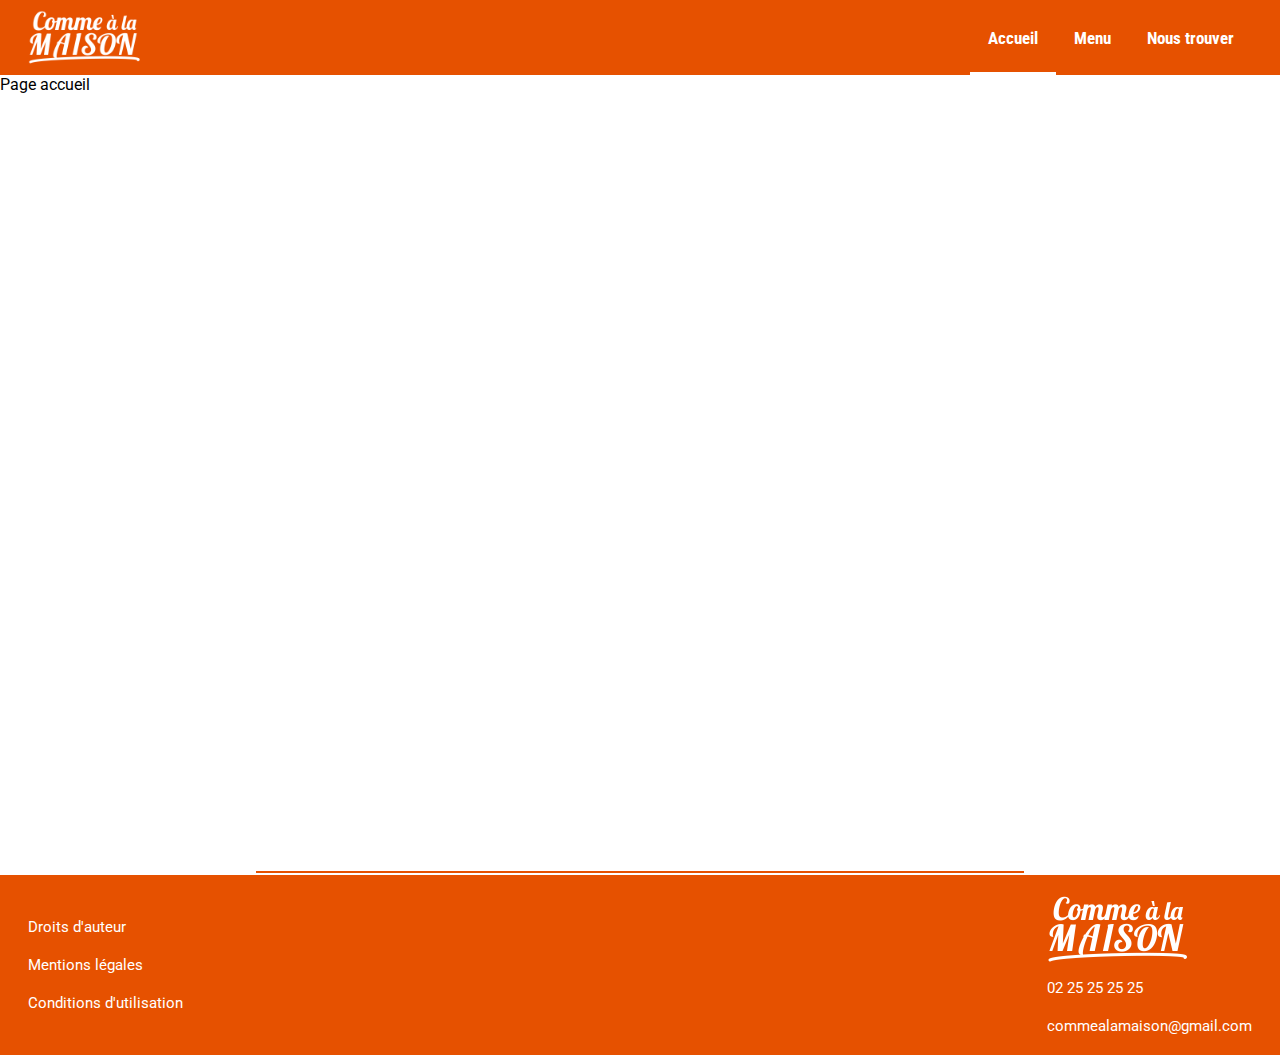
==== index.html @ 5b90b01d "Partie commande terminée" ====
<!DOCTYPE html>
<html>
	<head>
		<!-- CSS files -->
		<link rel="stylesheet" href="styles/general.css" type="text/css"/>
		<link rel="stylesheet" href="styles/accueil.css" type="text/css"/>
		<link rel="stylesheet" href="styles/menu.css" type="text/css"/>
		<link rel="stylesheet" href="styles/noustrouver.css" type="text/css"/>

		<!--<link rel="shortcut icon" href="images/.ico">-->
		<meta charset="utf-8"/>
		<title>Comme à la maison</title>
	</head>

	<body>
		<svg version="1.0" style="display: none;">
			<defs>
				<g id="IMG_TRAY">
					<path d="M58.727,281.236c0.32-5.217,0.657-10.457,1.319-15.709c1.261-12.525,3.974-25.05,6.733-37.296    c1.725-6.101,3.561-12.106,5.449-17.997c2.463-5.729,4.868-11.433,7.25-17.01c5.438-10.898,11.491-21.07,18.724-29.593    c1.737-2.19,3.427-4.328,5.095-6.46c1.912-1.894,3.805-3.747,5.676-5.588c3.863-3.509,7.221-7.273,11.107-10.091    c7.686-5.711,14.529-11.137,21.477-14.506c6.698-3.724,12.455-6.982,17.631-8.812c10.125-4.084,15.883-6.141,15.883-6.141    s-4.915,3.893-13.502,10.207c-4.449,2.917-9.114,7.488-14.721,12.147c-5.803,4.461-11.107,10.84-17.358,16.992    c-3.149,3.114-5.588,7.064-8.551,10.684c-1.452,1.83-2.928,3.712-4.427,5.6c-1.261,2.074-2.533,4.165-3.84,6.286    c-5.537,8.208-9.673,17.858-13.995,27.664c-1.748,5.1-3.566,10.283-5.391,15.534c-1.249,5.473-2.638,10.98-4.16,16.476    c-2.266,11.271-4.502,22.761-5.438,34.612c-0.68,4.287-1.022,8.633-1.383,12.979c94,0.023,166.775,0.069,268.589,0.069    c0.337-4.462,0.534-8.97,0.534-13.536c0-85.746-62.509-156.352-142.875-165.705c5.17-4.869,8.436-11.758,8.436-19.433    c-0.023-14.692-11.921-26.612-26.631-26.612c-14.715,0-26.652,11.92-26.652,26.642c0,7.668,3.265,14.558,8.464,19.426    c-80.396,9.353-142.869,79.96-142.869,165.706c0,4.543,0.168,9.027,0.5,13.467C39.736,281.236,49.327,281.236,58.727,281.236z"/>
					<rect y="291.135" width="380.721" height="33.59"/>
				</g>
				<g id="IMG_VEGETARIAN">
					<path d="M518.516,422.608h99c83-45.601,114.101-127.9,125-170.2c3.7-14.5-5.899-28.9-20.7-31c-128.699-18.5-193.5,17.4-239,89.6    c3.2,7.601,6.301,15.3,9.301,23.101c6.899,18.3,11.399,40,13.6,60.6c62.3-35.4,116.1-80.1,135.4-92.9    C627.016,317.208,588.117,364.808,518.516,422.608z"/>
					<path d="M0.417,135.908c11.1,59.7,55.3,219.2,217.5,286.7h194.3c-61.4-111.9-172.4-166.9-222-197.3c37.8,6.9,154.7,47,261.3,158.1    c8.2,8.6,24.9,26.7,25.4,26.5c-12.101-175-174.3-316.9-345.801-316.9c-34.899,0-72.199,4.5-112,14.1    C6.216,110.208-1.984,122.908,0.417,135.908z" />
					<path d="M937.816,477.608c0-13.801-11.199-25-25-25h-770.7c-13.8,0-25,11.199-25,25v3c0,201.199,163.101,364.199,364.2,364.199    h92.2c201.2,0,364.2-163.1,364.2-364.199v-3H937.816z"/>
				</g>
			</defs>
		</svg>

		<header>
			<img src="images/logo/logo.png" name="Logo de l'entreprise"/>
			<ul>
				<li class="highlight" data-link="ongletAccueil">Accueil</li>
				<li data-link="ongletMenu">Menu</li>
				<li data-link="ongletNousTrouver">Nous trouver</li>
			</ul>
		</header>
		<section>
			<!-- Bloc dédié à la page d'accueil -->
			<article class="shown" id="ongletAccueil">
				Page accueil
			</article>
			<!-- Bloc dédié à la page du menu -->
			<article id="ongletMenu">
				<!-- Popup de confirmation de la commande -->
				<div id="popup" class="hide">
					<form method="post" action="coupon.php">
						<span>
							<h3>Titre</h3>
							<p>Prix</p>
							<img src="" name="Image du plat"/>
						</span>
						<input type="text" name="plat" class="hidden" />
						<h3>Nom</h3>
						<input type="text" placeholder="Doe" name="nom"/>
						<h3>Prénom</h3>
						<input type="text" placeholder="John" name="prenom"/>
						<button>Commander</button>
					</form>
				</div>

				<nav>
					<h2>Choisissez, commandez, savourez</h2>
					<p>Vous ne savez pas par où commencer ?<br> Faites tout
					d’abord votre choix dans la liste ci-dessous !</p>
					<ul>
						<li class="highlight">
							<svg viewBox="0 0 380.721 380.721">
		   						<use xlink:href="#IMG_TRAY"></use>
		  					</svg>
							<p>Totalité</p>
						<li>
							<svg viewBox="0 0 937.816 937.815">
		   						<use xlink:href="#IMG_VEGETARIAN"></use>
		  					</svg>
							<p>Végétarien</p>
						</li>
					</ul>
				</nav>
				<ul>
					<ol class="plat">
						<li class="platPresentation">
							<button class="showRecipe topButton">
								<img src="images/icones/recette.svg"/>
							</button>
							<img src="images/plats/bolognaise.jpg" name="Image de plat"/>
							<h3>Sandwitch maison</h3>
							<p>Lorem ipsum tempor officia consectetur minim officia nulla minim dolore in labore ullamco ut consequat eu cillum reprehenderit laborum eiusmod sint occaecat sit velit est officia pariatur esse.</p>
						</li>
						<li class="platRecette hide">
							<button class="closeRecipe topButton">
								<img src="images/icones/close.svg"/>
							</button>
							<h3>
								<p>Ingrédients</p>
								<p>Sandwitch maison</p>
							</h3>
							<ol>
								<li>Pain</li>
								<li>Beurre</li>
								<li>Jambon</li>
								<li>Salade</li>
								<li>Mayonnaise</li>
								<li>Sauce burger</li>
							</ol>
						</li>
						<div class="platActions">
							<p>2.5</p>
							<button class="popsup">Commander</button>
						</div>
					</ol>
				</ul>
			</article>
			<!-- Bloc dédié à trouver l'équipe -->
			<article id="ongletNousTrouver">
				Page nous trouver
			</article>
		</section>
		<footer>
			<ul>
				<li><a href="" target="_blank">Droits d'auteur</a></li>
				<li><a href="" target="_blank">Mentions légales</a></li>
				<li><a href="" target="_blank">Conditions d'utilisation</a></li>
			</ul>
			<ul>
				<li><img src="images/logo/logo.png" name="Logo de l'entreprise"/></li>
				<li>02 25 25 25 25<li>
				<li>commealamaison@gmail.com</li>
			</ul>
		</footer>
	</body>

	<!-- JS files -->
	<script type="text/javascript" src="scripts/main.js"></script>

</html>
---- styles/general.css ----
/*********************************************************************\
	Fichier général de la page.

	Celui-ci contient tous les élements principaux structurant
	la page.


\*********************************************************************/
@import url('https://fonts.googleapis.com/css?family=Anton');
@import url('https://fonts.googleapis.com/css?family=Roboto+Condensed:400,700');
@import url('https://fonts.googleapis.com/css?family=Roboto:400,500,700');

*
{
	
	margin:0;
	padding:0;
	font-family: 'Roboto', sans-serif;
}
::selection
{
	background: #E65100;
	color: #fff;
}

header, section, footer
{
	width: 100%;
}

/* Style de l'entête de la page */
header
{
	display: flex;
	flex-flow: row nowrap;
	align-items: center;
	justify-content: space-between;
	height: 75px;
	background-color: #E65100;
}
header img
{
	height: 56px;
	margin-left: 28px;
	transition: all .2s linear 0s;
}
header ul
{
	display: flex;
	flex-flow: row nowrap; 
	list-style-type: none;
	padding-right: 28px;
	height: 100%;
}
header ul > li
{
	cursor: pointer;
	position: relative;
	display: flex;
	align-items: center;

	height: 100%;
	padding: 0 18px;
	font-size: 17px;
	font-weight: bold;
	font-family: 'Roboto Condensed', sans-serif;
	color: #fff;
	transition: all .2s linear 0s;
}
/* Animation liée à l'élement situé après cette propriété */
@keyframes unfold {
	from
	{
		transform: scaleX(0);
	}
	to
	{
		transform: scaleX(1);
	}
}
/* Represente la page où l'on est actuellement */
header ul > li.highlight::before
{
	content: '';
	position: absolute;
	bottom: 0;
	left: 0;
	width: 100%;
	height: 3px;
	transform-origin: 50% 0;
	background-color: #fff;
	animation: unfold .2s linear forwards 0s;
}
header ul > li:hover
{
	opacity: .7;
}
header ul > li.highlight:hover
{
	opacity: 1;
}

section
{
	height: auto;
	background-color: red;
}
section > article
{
	display: none;
	width: 100%;

	/* Temporaire */
	height: 800px;
	background-color: #fff;
}
/* Classe permettant l'apparition des blocs */
section > article.shown
{
	display: block;
}


/* Pied de page */
footer 
{
	position: relative;
	display: flex;
	align-items: center;
	justify-content: space-between;
	height: 180px;
	background-color: #E65100;
}
footer::before
{
	content: '';
	position: absolute;
	top: -4px;
	left: 20%;
	height: 2px;
	width: 60%;
	background-color: #E65100;
}
footer ul
{
	list-style-type: none;
}
footer ul:first-child
{
	margin-left: 28px;
}
footer ul:last-child
{
	margin-right: 28px;
}


footer ul li
{
	padding: 10px 0;
}
footer ul:last-child li
{
	padding: 5px 0;
}
footer ul li, footer a
{
	color: #fff;
	font-size: 15px;
	font-weight: normal;
	text-decoration: none;
}
footer ul li img
{
	height: 70px;
}


@media screen and (max-width: 550px) {
	header {
		flex-flow: column wrap;
		height: auto;
	}
	header img
	{
		height: 80px;
		margin: 28px 0;
	}
	header ul
	{
		justify-content: center;
		height: 80px;
		width: 100%;
		padding-right: 0;
	}
	header ul li
	{
		justify-content: center;
		width: 33.333%;
		padding: 0;
		margin-right: 0;
	}
	header ul li:active
	{
		background-color: rgba(255, 255, 255, .1);
	}
	header ul > li.highlight::before
	{
		height: 4px;
	}


	footer
	{
		flex-flow: column wrap;
		height: auto;
	}
	footer::before
	{
		display: none;
	}
	footer ul
	{
		position: relative;
		display: flex;
		flex-flow: row nowrap;
		width: 100%;
	}
	footer ul:first-child
	{
		margin-left: 0;
	}
	footer ul:last-child
	{
		margin-right: 0;
	}
	footer ul li
	{
		display: flex;
		justify-content: center;
		align-items: center;
		padding: 0 10px;
		text-align: center;
		flex-grow: 1;
		height: 80px;
	}
	footer ul:first-child
	{
		border-bottom: 2px dotted #fff;
		margin-bottom: 40px;
	}
	footer ul:first-child li
	{
		width: 33.3333%;
	}
	footer ul:first-child li:active
	{
		background-color: rgba(255, 255, 255, .1);
	}
	footer ul:last-child
	{
		flex-flow: column wrap;
	}
	footer ul:last-child li
	{
		font-size: 25px;
		height: 90px;
	}
	footer ul:last-child li:nth-child(2)
	{
		height: 30px;
		margin-top: 20px;
	}
	footer ul:last-child li:nth-child(3)
	{
		display: none;
	}
	footer ul:last-child li:nth-child(4)
	{
		font-size: 16px;
		height: 30px;
		margin-bottom: 50px;
	}
	footer ul li img
	{
		height: 90px;
	}
}
---- styles/menu.css ----
/*********************************************************************\

	Fichier propre à la partie Menu.

\*********************************************************************/
#ongletMenu
{
	position: relative;
	height: auto;
}
#ongletMenu nav
{
	position: relative;
	display: flex;
	flex-flow: column wrap;
	justify-content: center;
	align-items: center;
	width: 100%;
	background-color: #fff;
	box-shadow: 0 3px 5px rgba(0, 0, 0, .2);
}
#ongletMenu nav h2
{
	color: #fff;
	font-size: 40px;
	margin-top: 75px;
	color: #E65100;
	text-align: center;
	font-family: 'Anton', sans-serif;
	font-weight: normal;
	text-transform: uppercase;
	z-index: 100;
}
#ongletMenu nav > p
{
	color: #fff;
	font-size: 16px;
	max-width: 40%;
	margin-top: 15px;
	text-align: center;
	font-weight: normal;
	color: #E65100;
	z-index: 100;
}
#ongletMenu nav ul
{
	position: relative;
	display: flex;
	flex-flow: row nowrap;
	height: auto;
	margin-top: 75px;
	margin-bottom: 75px;
	padding: 0 10px;
	background: transparent;
	z-index: 100;
}
#ongletMenu nav li
{
	-webkit-user-select: none;
	-moz-user-select: none;
	-ms-user-select: none;
	position: relative;
	cursor: pointer;
	display: flex;
	justify-content: center;
	flex-flow: column nowrap;
	align-items: center;
	height: 80px;
	width: 130px;
	color: #E65100;
	font-family: 'Anton', sans-serif;
	font-weight: bold;
	font-size: 14px;
	transition: background-color .15s linear 0s;
}
#ongletMenu nav li svg
{
	fill: #E65100;
	height: 25px;
	margin-bottom: 10px;
}

#ongletMenu nav li.highlight
{
	color: #fff;
}
#ongletMenu nav li.highlight::before
{
	content: '';
	position: absolute;
	top: 9px;
	left: 30px;
	width: 70px;
	height: 70px;
	transform: scale(1.25);
	background-color: #E65100;
	opacity: .9;
	border-radius: 50%;
	z-index: -1;
}
#ongletMenu nav li.highlight svg
{
	fill: #fff;
	z-index: 500;
}
#ongletMenu nav li:hover
{
	opacity: .9;
}
#ongletMenu nav li.highlight:hover
{
	opacity: 1;
}

#ongletMenu nav li:active
{
	opacity: 1;
}

@media screen and (max-width: 550px) {
	
	#ongletMenu nav
	{
		box-shadow: none;
	}
	#ongletMenu nav h2
	{
		font-size: 50px;
		margin-top: 30px;
		padding: 0 15px;
	}
	#ongletMenu nav > p
	{
		max-width: 92%;
		margin-top: 25px;
	}
}



/* Liste des plats */
#ongletMenu > ul
{
	position: relative;
	display: flex;
	flex-flow: row wrap;
	justify-content: space-around;
	list-style-type: none;
	width: 1120px; /* Modifié lors du responsive */
	margin: 60px auto;
}


.plat
{
	position: relative;
	width: 320px;
	height: 410px;
	border-radius: 5px;
	overflow: hidden;
	margin-bottom: 50px;
	margin-right: 50px;
	list-style-type: none;
	box-shadow: 0 2px 7px rgba(0, 0, 0, .2);
}
.plat:nth-child(3n)
{
	margin-right: 0;
}

.plat > li
{
	position: absolute;
	top: 0;
	left: 0;
	width: 100%;
	height: 100%;
	background-color: #fff;
	z-index: 500;
}

/* Image de 340*200 */
.plat > li > img
{
	display: block;
	width: 100%;
	height: 200px;
	overflow: hidden;
}
.plat h3
{
	padding: 17px 0;
	padding-left: 20px;
	padding-bottom: 15px;
	color: #000;
	font-weight: normal;
	font-size: 23px;
}
.plat > li > p
{
	font-size: 14px;
	padding: 0 28px;
	width: auto;
	opacity: .8;
}
.plat .platActions
{
	position: absolute;
	bottom: 0;
	left: 0;
	display: flex;
	align-items: center;
	justify-content: space-between;
	width: 100%;
	height: 48px;
	background-color: #fff;
	z-index: 500;
}
.platActions p
{
	display: flex;
	height: 100%;
	align-items: center;
	margin-left: 20px;
	font-size: 15px;
	color: #E65100;
	font-weight: bold;
	margin-right: 5px;
}
.platActions p::after
{
	content: '€';
	margin-left: 3px;
}
.platActions button
{
	position: relative;
	color: #fff;
	border: none;
	outline: none;
	font-size: 15px;
	font-weight: bold;
	padding: 10px 9px;
	margin-right: 8px;
	background: transparent;
	text-transform: uppercase;
	color: #E65100;
}

.platActions button::before,
.platActions button::after
{
	content: '';
	position: absolute;
	top: 0;
	left: 0;
	width: 100%;
	height: 100%;
	border-radius: 9px;
	opacity: .1;
	background-color: #E65100;
	transform-origin: 50% 0;
	transform: scaleX(0);
	transition: all .1s linear 0s;
}
.platActions button::after
{
	transition: all .25s linear 0s;
}
.platActions button:hover::before,
.platActions button:hover::after
{
	transform: scaleX(1);
	border-radius: 4px;
}
.platActions button:active::before,
.platActions button:active::after
{
	opacity: .15;
}

/* Boutons d'action permettant de naviguer entre les élements de la carte */
.topButton
{
	position: absolute;
	top: 0;
	right: 0;
	display: flex;
	justify-content: center;
	align-items: center;
	width: 58px;
	height: 65px;
	background: transparent;
	border: none;
	outline: none;
	z-index: 1;
}
.showRecipe::before,
.showRecipe::after
{
	content: '';
	position: absolute;
	top: 0;
	right: 0;
	width: 0;
	height: 0;
	border-style: solid;
	border-color: transparent #E65100 transparent transparent;
	opacity: .4;
	z-index: 1;
}
.showRecipe::before
{
	border-width: 0 100px 100px 0;
	opacity: .7;
}
.showRecipe::after
{
	border-width: 0 110px 110px 0;
}
.topButton img
{
	height: 22px;
	z-index: 20;
}
.topButton:active img
{
	transform: scale(.93);
}


/* Partie cachée affichant la recette du plat */
.platRecette
{
	z-index: 3000;
}
@keyframes show {
	from
	{
		transform: scale(0);
	}
	to
	{
		transform: scale(1);
	}
}
.platRecette.hide
{
	display: none;
	animation: show .2s linear forwards;
}

.platRecette h3
{
	display: flex;
	flex-flow: column wrap;
	align-items: flex-start;
	justify-content: center;
	height: 60px;
	width: 100%;
	padding-left: 20px;
	color: #fff;
	border-bottom: 2px solid rgba(244, 81, 30, .4);
	font-size: 20px;
	font-weight: normal;
	background-color: #E65100;
}
.platRecette h3 p
{
	opacity: .82;
}
.platRecette p:first-child
{
	font-size: 22px;
	margin-bottom: 3px;
	font-weight: normal;
	opacity: 1;
}
.platRecette > ol
{
	display: flex;
	flex-flow: column wrap;
	width: 100%;
	flex-grow: 1;
	height: auto;
	list-style-type: none;
}
.platRecette > ol li
{
	position: relative;
	color: #000;
	font-size: 15px;
	padding: 10px 0;
	padding-left: 30px;
}
.platRecette > ol li:nth-child(even)
{
	background-color: rgba(244, 81, 30, .1);
}

@media screen and (max-width: 415px) {
	#ongletMenu > ul {
		width: 100%;
		margin-top: 5px;
		justify-content: center;
	}
	.plat
	{
		margin-right: 0;
		margin-bottom: 0;
		margin-top: 10px;
		width: 100%;
		height: 390px;
		border-radius: 0;
		box-shadow: none;
		padding-top: 25px;
		border-bottom: 1px solid rgba(0, 0, 0, .2);
	}
	.plat:first-child
	{
		display: none;
	}
	.showRecipe::before,
	.showRecipe::after
	{
		display: none;
	}
	.showRecipe::before
	{
		display: block;
		border: none;
	}
}

/*******************************************************************\

	Popup de confirmation de commande 

\*******************************************************************/
@keyframes fallDown
{
	from
	{
		transform: translateY(-100%);
	}
	to
	{
		transform: translateY(0);
	}
}
#popup.hide
{
	display: none;
}
#popup 
{
	position: fixed;
	top: 0;
	left: 0;
	display: flex;
	justify-content: center;
	width: 100%;
	height: 100%;
	z-index: 5000;
	animation: fallDown .35s ease-out forwards;
}

#popup form
{
	display: flex;
	flex-flow: column wrap;
	margin-top: 20px;
	background-color: #fff;
	width: 380px;
	height: 450px;
	border-radius: 4px;
	overflow: hidden;
	box-shadow: 0 5px 25px rgba(0, 0, 0, .5);
}
#popup form > span
{
	position: relative;
	display: flex;
	flex-flow: column nowrap;
	align-items: center;
	justify-content: center;
	height: 180px;
	width: 100%;
	/* Empêche l'image de dépasser 
		les images n'étant pas nécessairement taillées
	*/
	overflow: hidden;
}
#popup form > span::before
{
	content: '';
	position: absolute;
	top: 0;
	left: 0;
	width: 100%;
	height: 100%;
	background-color: #E65100;
	opacity: .46;
	z-index: 30;
}
#popup form > span h3
{
	font-size: 32px;
	color: #fff;
	font-family: 'Anton', sans-serif;
	font-weight: normal;
	text-shadow: 0 2px 5px rgba(0, 0, 0, .3);
	z-index: 200;
}
#popup form > span p
{
	color: #fff;
	font-size: 19px;
	font-family: 'Anton', sans-serif;
	margin-top: 20px;
	z-index: 200;
}
#popup form > span p::after
{
	content: '€';
	margin-left: 5px;
}
#popup form > span img
{
	position: absolute;
	top: -20px;
	left: 0;
	width: 100%;
	z-index: 20;
}
#popup form > h3
{
	color: #E65100;
	margin-left: 20px;
	padding-top: 20px;
	padding-bottom: 10px;
	font-size: 15px;
}
#popup form > input
{
	width: 80%;
	padding: 4px 5px;
	outline: none;
	margin: 15px auto 5px;
	border: none;
	font-size: 15px;
	color: #000;
	border-bottom: 2px solid #E65100;
}
#popup form > input:focus
{
	color: #E65100;
}
#popup button
{
	display: flex;
	height: auto;
	width: auto;
	padding: 10px;
	margin: 19px 0;
	margin-right: 20px;
	color: #fff;
	border-radius: 4px;
	outline: none;
	border: none;
	align-self: flex-end;
	font-size: 15px;
	text-transform: uppercase;
	background-color: #E65100;
}
#popup button:active
{
	transform: scale(.96);
	box-shadow: 0 2px 8px rgba(0, 0, 0, .2);
}

/* Cache les champs selectionnés en JS */
#popup .hidden
{
	display: none;
}
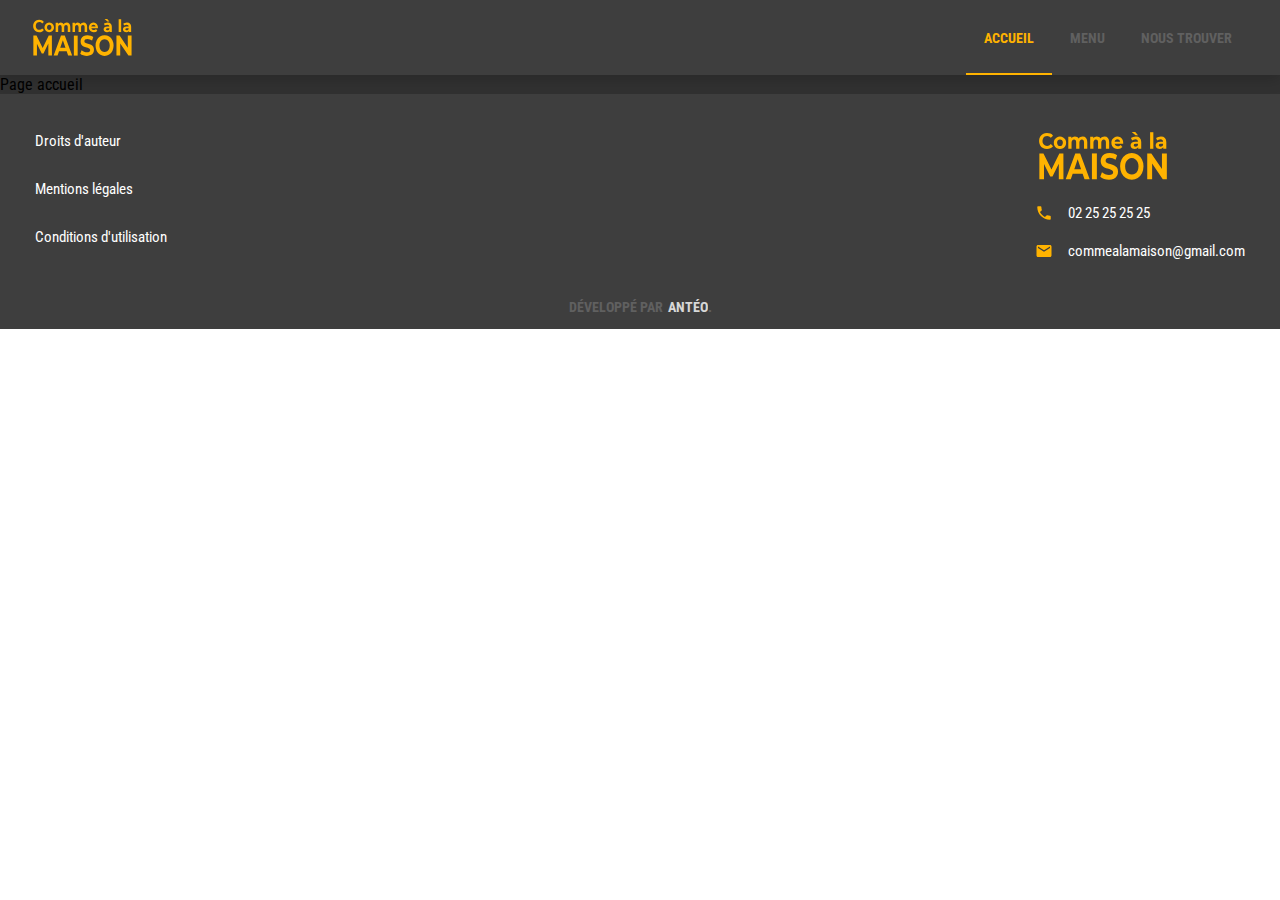
==== commit dcadc215: "Dark Theme" ====
--- a/index.html
+++ b/index.html
@@ -2,12 +2,13 @@
 <html>
 	<head>
 		<!-- CSS files -->
+		<link rel="stylesheet" href="styles/commun.css" type="text/css"/>
 		<link rel="stylesheet" href="styles/general.css" type="text/css"/>
 		<link rel="stylesheet" href="styles/accueil.css" type="text/css"/>
 		<link rel="stylesheet" href="styles/menu.css" type="text/css"/>
 		<link rel="stylesheet" href="styles/noustrouver.css" type="text/css"/>
 
-		<!--<link rel="shortcut icon" href="images/.ico">-->
+		<link rel="shortcut icon" href="images/logo/favicon.png">
 		<meta charset="utf-8"/>
 		<title>Comme à la maison</title>
 	</head>
@@ -24,11 +25,19 @@
 					<path d="M0.417,135.908c11.1,59.7,55.3,219.2,217.5,286.7h194.3c-61.4-111.9-172.4-166.9-222-197.3c37.8,6.9,154.7,47,261.3,158.1    c8.2,8.6,24.9,26.7,25.4,26.5c-12.101-175-174.3-316.9-345.801-316.9c-34.899,0-72.199,4.5-112,14.1    C6.216,110.208-1.984,122.908,0.417,135.908z" />
 					<path d="M937.816,477.608c0-13.801-11.199-25-25-25h-770.7c-13.8,0-25,11.199-25,25v3c0,201.199,163.101,364.199,364.2,364.199    h92.2c201.2,0,364.2-163.1,364.2-364.199v-3H937.816z"/>
 				</g>
+				<g id="IMG_MAIL">
+					<path d="M20 4H4c-1.1 0-1.99.9-1.99 2L2 18c0 1.1.9 2 2 2h16c1.1 0 2-.9 2-2V6c0-1.1-.9-2-2-2zm0 4l-8 5-8-5V6l8 5 8-5v2z"/>
+					<path d="M0 0h24v24H0z" fill="none"/>
+				</g>
+				<g id="IMG_PHONE">
+					<path d="M0 0h24v24H0z" fill="none"/>
+					<path d="M6.62 10.79c1.44 2.83 3.76 5.14 6.59 6.59l2.2-2.2c.27-.27.67-.36 1.02-.24 1.12.37 2.33.57 3.57.57.55 0 1 .45 1 1V20c0 .55-.45 1-1 1-9.39 0-17-7.61-17-17 0-.55.45-1 1-1h3.5c.55 0 1 .45 1 1 0 1.25.2 2.45.57 3.57.11.35.03.74-.25 1.02l-2.2 2.2z"/>
+				</g>
 			</defs>
 		</svg>
 
 		<header>
-			<img src="images/logo/logo.png" name="Logo de l'entreprise"/>
+			<img src="images/logo/logo.svg" name="Logo de l'entreprise"/>
 			<ul>
 				<li class="highlight" data-link="ongletAccueil">Accueil</li>
 				<li data-link="ongletMenu">Menu</li>
@@ -44,7 +53,7 @@
 			<article id="ongletMenu">
 				<!-- Popup de confirmation de la commande -->
 				<div id="popup" class="hide">
-					<form method="post" action="coupon.php">
+					<form method="post" action="coupon.html">
 						<span>
 							<h3>Titre</h3>
 							<p>Prix</p>
@@ -52,17 +61,14 @@
 						</span>
 						<input type="text" name="plat" class="hidden" />
 						<h3>Nom</h3>
-						<input type="text" placeholder="Doe" name="nom"/>
+						<input  autocomplete="off" type="text" placeholder="Durand" name="nom"/>
 						<h3>Prénom</h3>
-						<input type="text" placeholder="John" name="prenom"/>
+						<input autocomplete="off" type="text" placeholder="Jean" name="prenom"/>
 						<button>Commander</button>
 					</form>
 				</div>
 
 				<nav>
-					<h2>Choisissez, commandez, savourez</h2>
-					<p>Vous ne savez pas par où commencer ?<br> Faites tout
-					d’abord votre choix dans la liste ci-dessous !</p>
 					<ul>
 						<li class="highlight">
 							<svg viewBox="0 0 380.721 380.721">
@@ -80,21 +86,20 @@
 				<ul>
 					<ol class="plat">
 						<li class="platPresentation">
-							<button class="showRecipe topButton">
-								<img src="images/icones/recette.svg"/>
-							</button>
-							<img src="images/plats/bolognaise.jpg" name="Image de plat"/>
-							<h3>Sandwitch maison</h3>
-							<p>Lorem ipsum tempor officia consectetur minim officia nulla minim dolore in labore ullamco ut consequat eu cillum reprehenderit laborum eiusmod sint occaecat sit velit est officia pariatur esse.</p>
+							<div class="header">
+								<button class="showRecipe topButton">
+									<img src="images/icones/recette.svg"/>
+								</button>
+								<img src="images/plats/sandwitch.jpg" name="Image de plat"/>
+								<h3>Sandwitch maison</h3>
+							</div>
+							<p>Lorem ipsum tempor officia consectetur minim officia nulla minim dolore in labore ullamco ut consequat eu cillum.</p>
 						</li>
 						<li class="platRecette hide">
 							<button class="closeRecipe topButton">
 								<img src="images/icones/close.svg"/>
 							</button>
-							<h3>
-								<p>Ingrédients</p>
-								<p>Sandwitch maison</p>
-							</h3>
+							<h3>Composition</h3>
 							<ol>
 								<li>Pain</li>
 								<li>Beurre</li>
@@ -117,20 +122,32 @@
 			</article>
 		</section>
 		<footer>
-			<ul>
-				<li><a href="" target="_blank">Droits d'auteur</a></li>
-				<li><a href="" target="_blank">Mentions légales</a></li>
-				<li><a href="" target="_blank">Conditions d'utilisation</a></li>
-			</ul>
-			<ul>
-				<li><img src="images/logo/logo.png" name="Logo de l'entreprise"/></li>
-				<li>02 25 25 25 25<li>
-				<li>commealamaison@gmail.com</li>
-			</ul>
+			<ol>
+				<ul>
+					<li><a href="" target="_blank">Droits d'auteur</a></li>
+					<li><a href="" target="_blank">Mentions légales</a></li>
+					<li><a href="" target="_blank">Conditions d'utilisation</a></li>
+				</ul>
+				<ul>
+					<li><img src="images/logo/logo.svg" name="Logo de l'entreprise"/></li>
+					<li>
+						<svg viewBox="0 0 24 24">
+		   					<use xlink:href="#IMG_PHONE"></use>
+		  				</svg>
+		  				02 25 25 25 25<li>
+					<li>
+						<svg viewBox="0 0 24 24">
+		   					<use xlink:href="#IMG_MAIL"></use>
+		  				</svg>
+		  				commealamaison@gmail.com
+		  			</li>
+				</ul>
+			</ol>
+			<p>Développé par <a target="_blank" href="anteo.html">Antéo</a>.</p>
 		</footer>
 	</body>
 
 	<!-- JS files -->
 	<script type="text/javascript" src="scripts/main.js"></script>
 
-</html>
+</html>--- a/styles/commun.css
+++ b/styles/commun.css
@@ -0,0 +1,21 @@
+/*********************************************************************\
+
+	Fichier CSS apparaissant sur toutes les pages
+
+\*********************************************************************/
+@import url('https://fonts.googleapis.com/css?family=Anton');
+@import url('https://fonts.googleapis.com/css?family=Roboto+Condensed:300,400,700');
+@import url('https://fonts.googleapis.com/css?family=Roboto:400,500,700');
+
+*
+{
+	
+	margin: 0;
+	padding: 0;
+	font-family: 'Roboto Condensed', sans-serif;
+}
+::selection
+{
+	background: #ffb300;
+	color: #fff;
+}--- a/styles/general.css
+++ b/styles/general.css
@@ -4,25 +4,12 @@
 	Celui-ci contient tous les élements principaux structurant
 	la page.
 
-
 \*********************************************************************/
-@import url('https://fonts.googleapis.com/css?family=Anton');
-@import url('https://fonts.googleapis.com/css?family=Roboto+Condensed:400,700');
-@import url('https://fonts.googleapis.com/css?family=Roboto:400,500,700');
-
-*
-{
-	
-	margin:0;
-	padding:0;
-	font-family: 'Roboto', sans-serif;
-}
-::selection
-{
-	background: #E65100;
-	color: #fff;
-}
-
+body
+{
+	/* Fond blanc demandé par le client */
+	background-color: #fff;
+}
 header, section, footer
 {
 	width: 100%;
@@ -31,17 +18,20 @@
 /* Style de l'entête de la page */
 header
 {
+	position: relative;
 	display: flex;
 	flex-flow: row nowrap;
 	align-items: center;
 	justify-content: space-between;
 	height: 75px;
-	background-color: #E65100;
+	background-color: #3e3e3e;
+	box-shadow: 0 3px 15px rgba(0, 0, 0, .2);
+	z-index: 50;
 }
 header img
 {
-	height: 56px;
-	margin-left: 28px;
+	height: 58px;
+	margin-left: 30px;
 	transition: all .2s linear 0s;
 }
 header ul
@@ -49,7 +39,7 @@
 	display: flex;
 	flex-flow: row nowrap; 
 	list-style-type: none;
-	padding-right: 28px;
+	padding-right: 30px;
 	height: 100%;
 }
 header ul > li
@@ -61,11 +51,15 @@
 
 	height: 100%;
 	padding: 0 18px;
-	font-size: 17px;
+	font-size: 14px;
 	font-weight: bold;
-	font-family: 'Roboto Condensed', sans-serif;
-	color: #fff;
+	text-transform: uppercase;
+	color: #606060;
 	transition: all .2s linear 0s;
+}
+header ul > li p
+{
+	z-index: 500;
 }
 /* Animation liée à l'élement situé après cette propriété */
 @keyframes unfold {
@@ -79,6 +73,10 @@
 	}
 }
 /* Represente la page où l'on est actuellement */
+header ul > li.highlight
+{
+	color: #ffb300;
+}
 header ul > li.highlight::before
 {
 	content: '';
@@ -86,9 +84,10 @@
 	bottom: 0;
 	left: 0;
 	width: 100%;
-	height: 3px;
+	height: 2px;
 	transform-origin: 50% 0;
-	background-color: #fff;
+	background-color: #ffb300;
+	z-index: 20;
 	animation: unfold .2s linear forwards 0s;
 }
 header ul > li:hover
@@ -103,21 +102,23 @@
 section
 {
 	height: auto;
-	background-color: red;
 }
 section > article
 {
 	display: none;
-	width: 100%;
-
-	/* Temporaire */
-	height: 800px;
-	background-color: #fff;
+	flex-flow: column wrap;
+	flex-grow: 1;
+	width: auto;
+	/*
+	border-left: 2px solid #E65100;
+	border-right: 2px solid #E65100;
+	*/
+	background-color: #313131;
 }
 /* Classe permettant l'apparition des blocs */
 section > article.shown
 {
-	display: block;
+	display: flex;
 }
 
 
@@ -125,39 +126,41 @@
 footer 
 {
 	position: relative;
+	background-color: #3e3e3e;
+}
+footer ol
+{
 	display: flex;
 	align-items: center;
 	justify-content: space-between;
-	height: 180px;
-	background-color: #E65100;
-}
-footer::before
-{
-	content: '';
-	position: absolute;
-	top: -4px;
-	left: 20%;
-	height: 2px;
-	width: 60%;
-	background-color: #E65100;
-}
+	height: 190px;
+}
+footer ol,
 footer ul
 {
 	list-style-type: none;
 }
 footer ul:first-child
 {
-	margin-left: 28px;
+	margin-left: 35px;
 }
 footer ul:last-child
 {
-	margin-right: 28px;
+	margin-right: 35px;
 }
 
 
 footer ul li
 {
-	padding: 10px 0;
+	display: flex;
+	padding: 15px 0;
+}
+
+footer ul li svg
+{
+	fill: #FFB300;
+	height: 18px;
+	margin-right: 15px;
 }
 footer ul:last-child li
 {
@@ -169,11 +172,44 @@
 	font-size: 15px;
 	font-weight: normal;
 	text-decoration: none;
+	transition: color .15s linear 0s;
+}
+footer a:hover
+{
+	color: #FFB300;
 }
 footer ul li img
 {
-	height: 70px;
-}
+	height: 75px;
+}
+footer p
+{
+	display: flex;
+	justify-content: center;
+	align-items: center;
+	width: 100%;
+	height: 45px;
+	font-weight: bold;
+	text-transform: uppercase;
+	font-size: 14px;
+	color: #606060;
+}
+footer p a
+{
+	text-decoration: none;
+	margin-left: 5px;
+	font-weight: bold;
+	font-size: 14px;
+	color: #fff;
+	opacity: .8;
+	transition: color .15s linear 0s;
+}
+footer p a:hover
+{
+	opacity: 1;
+	color: #FFB300;
+}
+
 
 
 @media screen and (max-width: 550px) {
@@ -210,7 +246,7 @@
 	}
 
 
-	footer
+	footer ol
 	{
 		flex-flow: column wrap;
 		height: auto;
--- a/styles/menu.css
+++ b/styles/menu.css
@@ -16,31 +16,6 @@
 	justify-content: center;
 	align-items: center;
 	width: 100%;
-	background-color: #fff;
-	box-shadow: 0 3px 5px rgba(0, 0, 0, .2);
-}
-#ongletMenu nav h2
-{
-	color: #fff;
-	font-size: 40px;
-	margin-top: 75px;
-	color: #E65100;
-	text-align: center;
-	font-family: 'Anton', sans-serif;
-	font-weight: normal;
-	text-transform: uppercase;
-	z-index: 100;
-}
-#ongletMenu nav > p
-{
-	color: #fff;
-	font-size: 16px;
-	max-width: 40%;
-	margin-top: 15px;
-	text-align: center;
-	font-weight: normal;
-	color: #E65100;
-	z-index: 100;
 }
 #ongletMenu nav ul
 {
@@ -48,8 +23,8 @@
 	display: flex;
 	flex-flow: row nowrap;
 	height: auto;
-	margin-top: 75px;
-	margin-bottom: 75px;
+	margin-top: 50px;
+	margin-bottom: 55px;
 	padding: 0 10px;
 	background: transparent;
 	z-index: 100;
@@ -66,16 +41,15 @@
 	flex-flow: column nowrap;
 	align-items: center;
 	height: 80px;
-	width: 130px;
-	color: #E65100;
-	font-family: 'Anton', sans-serif;
-	font-weight: bold;
-	font-size: 14px;
-	transition: background-color .15s linear 0s;
+	width: 120px;
+	color: #656565;
+	font-weight: normal;
+	font-size: 13px;
+	text-transform: uppercase;
 }
 #ongletMenu nav li svg
 {
-	fill: #E65100;
+	fill: #656565;
 	height: 25px;
 	margin-bottom: 10px;
 }
@@ -83,20 +57,6 @@
 #ongletMenu nav li.highlight
 {
 	color: #fff;
-}
-#ongletMenu nav li.highlight::before
-{
-	content: '';
-	position: absolute;
-	top: 9px;
-	left: 30px;
-	width: 70px;
-	height: 70px;
-	transform: scale(1.25);
-	background-color: #E65100;
-	opacity: .9;
-	border-radius: 50%;
-	z-index: -1;
 }
 #ongletMenu nav li.highlight svg
 {
@@ -147,7 +107,8 @@
 	justify-content: space-around;
 	list-style-type: none;
 	width: 1120px; /* Modifié lors du responsive */
-	margin: 60px auto;
+	margin: 0 auto;
+	margin-bottom: 60px;
 }
 
 
@@ -155,8 +116,7 @@
 {
 	position: relative;
 	width: 320px;
-	height: 410px;
-	border-radius: 5px;
+	height: 345px;
 	overflow: hidden;
 	margin-bottom: 50px;
 	margin-right: 50px;
@@ -175,34 +135,76 @@
 	left: 0;
 	width: 100%;
 	height: 100%;
-	background-color: #fff;
+	background-color: #3e3e3e;
 	z-index: 500;
 }
 
 /* Image de 340*200 */
-.plat > li > img
-{
+.plat .header
+{
+	position: relative;
+	display: flex;
+	align-items: flex-end;
+	width: 100%;
+	height: 200px;
+}
+
+.plat .header::before
+{
+	content: '';
+	position: absolute;
+	top: 0;
+	left: 0;
+	width: 100%;
+	height: 100%;
+	background-color: #3e3e3e;
+	opacity: .7;
+	z-index: 8600;
+}
+.plat > li .header > img
+{
+	position: absolute;
+	top: 0;
+	left: 0;
 	display: block;
 	width: 100%;
-	height: 200px;
+	height: 100%;
 	overflow: hidden;
 }
-.plat h3
-{
-	padding: 17px 0;
-	padding-left: 20px;
-	padding-bottom: 15px;
-	color: #000;
-	font-weight: normal;
+.plat .header h3
+{
+	position: relative;
+	margin-bottom: 19px;
+	margin-left: 24px;
+	color: #fff;
+	font-weight: normal;
+	text-transform: uppercase;
 	font-size: 23px;
-}
+	z-index: 8800;
+}
+.plat h3::before
+{
+	content: '';
+	position: absolute;
+	bottom: -4px;
+	left: 0;
+	height: 2px;
+	width: 40%;
+	background-color: #FFB300;
+	z-index: 8850;
+}
+
 .plat > li > p
 {
-	font-size: 14px;
+	display: block;
+	font-size: 15px;
 	padding: 0 28px;
+	margin-top: 23px;
 	width: auto;
+	color: #fff;
 	opacity: .8;
 }
+
 .plat .platActions
 {
 	position: absolute;
@@ -213,7 +215,7 @@
 	justify-content: space-between;
 	width: 100%;
 	height: 48px;
-	background-color: #fff;
+	background-color: #3e3e3e;
 	z-index: 500;
 }
 .platActions p
@@ -223,8 +225,8 @@
 	align-items: center;
 	margin-left: 20px;
 	font-size: 15px;
-	color: #E65100;
-	font-weight: bold;
+	color: #fff;
+	font-weight: normal;
 	margin-right: 5px;
 }
 .platActions p::after
@@ -239,44 +241,21 @@
 	border: none;
 	outline: none;
 	font-size: 15px;
-	font-weight: bold;
+	font-weight: normal;
 	padding: 10px 9px;
 	margin-right: 8px;
 	background: transparent;
 	text-transform: uppercase;
-	color: #E65100;
-}
-
-.platActions button::before,
-.platActions button::after
-{
-	content: '';
-	position: absolute;
-	top: 0;
-	left: 0;
-	width: 100%;
-	height: 100%;
-	border-radius: 9px;
-	opacity: .1;
-	background-color: #E65100;
-	transform-origin: 50% 0;
-	transform: scaleX(0);
-	transition: all .1s linear 0s;
-}
-.platActions button::after
-{
-	transition: all .25s linear 0s;
-}
-.platActions button:hover::before,
-.platActions button:hover::after
-{
-	transform: scaleX(1);
-	border-radius: 4px;
-}
-.platActions button:active::before,
-.platActions button:active::after
-{
-	opacity: .15;
+	color: #fff;
+	transition: color .15s linear 0s;
+}
+.plat button:hover
+{
+	color: #FFB300;
+}
+.platActions button:active
+{
+	opacity: .7;
 }
 
 /* Boutons d'action permettant de naviguer entre les élements de la carte */
@@ -288,40 +267,22 @@
 	display: flex;
 	justify-content: center;
 	align-items: center;
-	width: 58px;
-	height: 65px;
+	width: 70px;
+	height: 70px;
 	background: transparent;
 	border: none;
 	outline: none;
-	z-index: 1;
-}
-.showRecipe::before,
-.showRecipe::after
-{
-	content: '';
-	position: absolute;
-	top: 0;
-	right: 0;
-	width: 0;
-	height: 0;
-	border-style: solid;
-	border-color: transparent #E65100 transparent transparent;
+	z-index: 1000000;
+}
+.topButton img
+{
 	opacity: .4;
-	z-index: 1;
-}
-.showRecipe::before
-{
-	border-width: 0 100px 100px 0;
-	opacity: .7;
-}
-.showRecipe::after
-{
-	border-width: 0 110px 110px 0;
-}
-.topButton img
-{
-	height: 22px;
+	height: 20px;
 	z-index: 20;
+}
+.topButton:hover img
+{
+	opacity: 1;
 }
 .topButton:active img
 {
@@ -352,18 +313,21 @@
 
 .platRecette h3
 {
-	display: flex;
-	flex-flow: column wrap;
-	align-items: flex-start;
-	justify-content: center;
-	height: 60px;
-	width: 100%;
-	padding-left: 20px;
-	color: #fff;
-	border-bottom: 2px solid rgba(244, 81, 30, .4);
-	font-size: 20px;
-	font-weight: normal;
-	background-color: #E65100;
+	position: relative;
+	display: inline-block;
+	margin-top: 32px;
+	margin-bottom: 20px;
+	margin-left: 25px;
+	padding-bottom: 4px;
+	width: auto;
+	color: #fff;
+	font-size: 16px;
+	text-transform: uppercase;
+	font-weight: normal;
+}
+.platRecette h3::before
+{
+	width: 60%;
 }
 .platRecette h3 p
 {
@@ -381,21 +345,26 @@
 	display: flex;
 	flex-flow: column wrap;
 	width: 100%;
-	flex-grow: 1;
-	height: auto;
+	height: 215px;
 	list-style-type: none;
 }
 .platRecette > ol li
 {
 	position: relative;
-	color: #000;
-	font-size: 15px;
+	color: #fff;
+	font-size: 13px;
+	text-transform: uppercase;
+	opacity: .95;
 	padding: 10px 0;
-	padding-left: 30px;
-}
-.platRecette > ol li:nth-child(even)
-{
-	background-color: rgba(244, 81, 30, .1);
+	padding-left: 35px;
+}
+.closeRecipe
+{
+	height: 78px;
+}
+.closeRecipe img
+{
+	height: 15px;
 }
 
 @media screen and (max-width: 415px) {
@@ -467,24 +436,47 @@
 
 #popup form
 {
+	position: relative;
 	display: flex;
 	flex-flow: column wrap;
-	margin-top: 20px;
-	background-color: #fff;
-	width: 380px;
-	height: 450px;
-	border-radius: 4px;
-	overflow: hidden;
+	margin-top: 16px;
+	background-color: #3e3e3e;
+	width: 370px;
+	height: 380px;
 	box-shadow: 0 5px 25px rgba(0, 0, 0, .5);
 }
+
+#popup form::before,
+#popup form::after
+{
+	content: '';
+	position: absolute;
+	top: 0;
+	left: 0;
+	width: 100%;
+	height: 100%;
+	background-color: #3e3e3e;
+	box-shadow: 0 5px 25px rgba(0, 0, 0, .5);
+	z-index: -2;
+}
+#popup form::before
+{
+	top: -12px;
+	transform: scale(.97);
+	z-index: -1;
+}
+#popup form::after
+{
+	top: -20px;
+	transform: scale(.95);
+}
+
 #popup form > span
 {
 	position: relative;
 	display: flex;
 	flex-flow: column nowrap;
-	align-items: center;
-	justify-content: center;
-	height: 180px;
+	height: 150px;
 	width: 100%;
 	/* Empêche l'image de dépasser 
 		les images n'étant pas nécessairement taillées
@@ -499,25 +491,41 @@
 	left: 0;
 	width: 100%;
 	height: 100%;
-	background-color: #E65100;
-	opacity: .46;
+	background-color: #3e3e3e;
+	opacity: .7;
 	z-index: 30;
 }
 #popup form > span h3
 {
-	font-size: 32px;
-	color: #fff;
-	font-family: 'Anton', sans-serif;
-	font-weight: normal;
-	text-shadow: 0 2px 5px rgba(0, 0, 0, .3);
+	position: relative;
+	font-size: 26px;
+	color: #fff;
+	margin-top: 25px;
+	margin-left: 24px;
+	text-transform: uppercase;
+	font-weight: normal;
 	z-index: 200;
 }
+#popup form > span h3::before
+{
+	content: '';
+	position: absolute;
+	bottom: -4px;
+	left: 0;
+	height: 2px;
+	width: 40%;
+	background-color: #FFB300;
+	z-index: 8850;
+}
+
 #popup form > span p
 {
 	color: #fff;
-	font-size: 19px;
-	font-family: 'Anton', sans-serif;
-	margin-top: 20px;
+	margin-left: 26px;
+	font-size: 16px;
+	font-weight: normal;
+	opacity: .6;
+	margin-top: 25px;
 	z-index: 200;
 }
 #popup form > span p::after
@@ -535,26 +543,32 @@
 }
 #popup form > h3
 {
-	color: #E65100;
-	margin-left: 20px;
+	position: relative;
+	margin-left: 25px;
 	padding-top: 20px;
-	padding-bottom: 10px;
-	font-size: 15px;
-}
+	padding-bottom: 3px;
+	font-size: 14px;
+	color: #606060;
+	text-transform: uppercase;
+	font-weight: medium;
+}
+
 #popup form > input
 {
-	width: 80%;
-	padding: 4px 5px;
+	width: 86%;
+	padding: 4px 10px;
 	outline: none;
 	margin: 15px auto 5px;
 	border: none;
-	font-size: 15px;
-	color: #000;
-	border-bottom: 2px solid #E65100;
-}
-#popup form > input:focus
-{
-	color: #E65100;
+	font-size: 14px;
+	font-weight: medium;
+	color: #FFB300;
+	text-transform: uppercase;
+	background: transparent;
+}
+#popup form > input::placeholder
+{
+	color: #FFB300;
 }
 #popup button
 {
@@ -562,7 +576,7 @@
 	height: auto;
 	width: auto;
 	padding: 10px;
-	margin: 19px 0;
+	margin: 10px 0;
 	margin-right: 20px;
 	color: #fff;
 	border-radius: 4px;
@@ -570,13 +584,12 @@
 	border: none;
 	align-self: flex-end;
 	font-size: 15px;
-	text-transform: uppercase;
-	background-color: #E65100;
+	background: transparent;
+	text-transform: uppercase;
 }
 #popup button:active
 {
-	transform: scale(.96);
-	box-shadow: 0 2px 8px rgba(0, 0, 0, .2);
+	color: #FFB300;
 }
 
 /* Cache les champs selectionnés en JS */
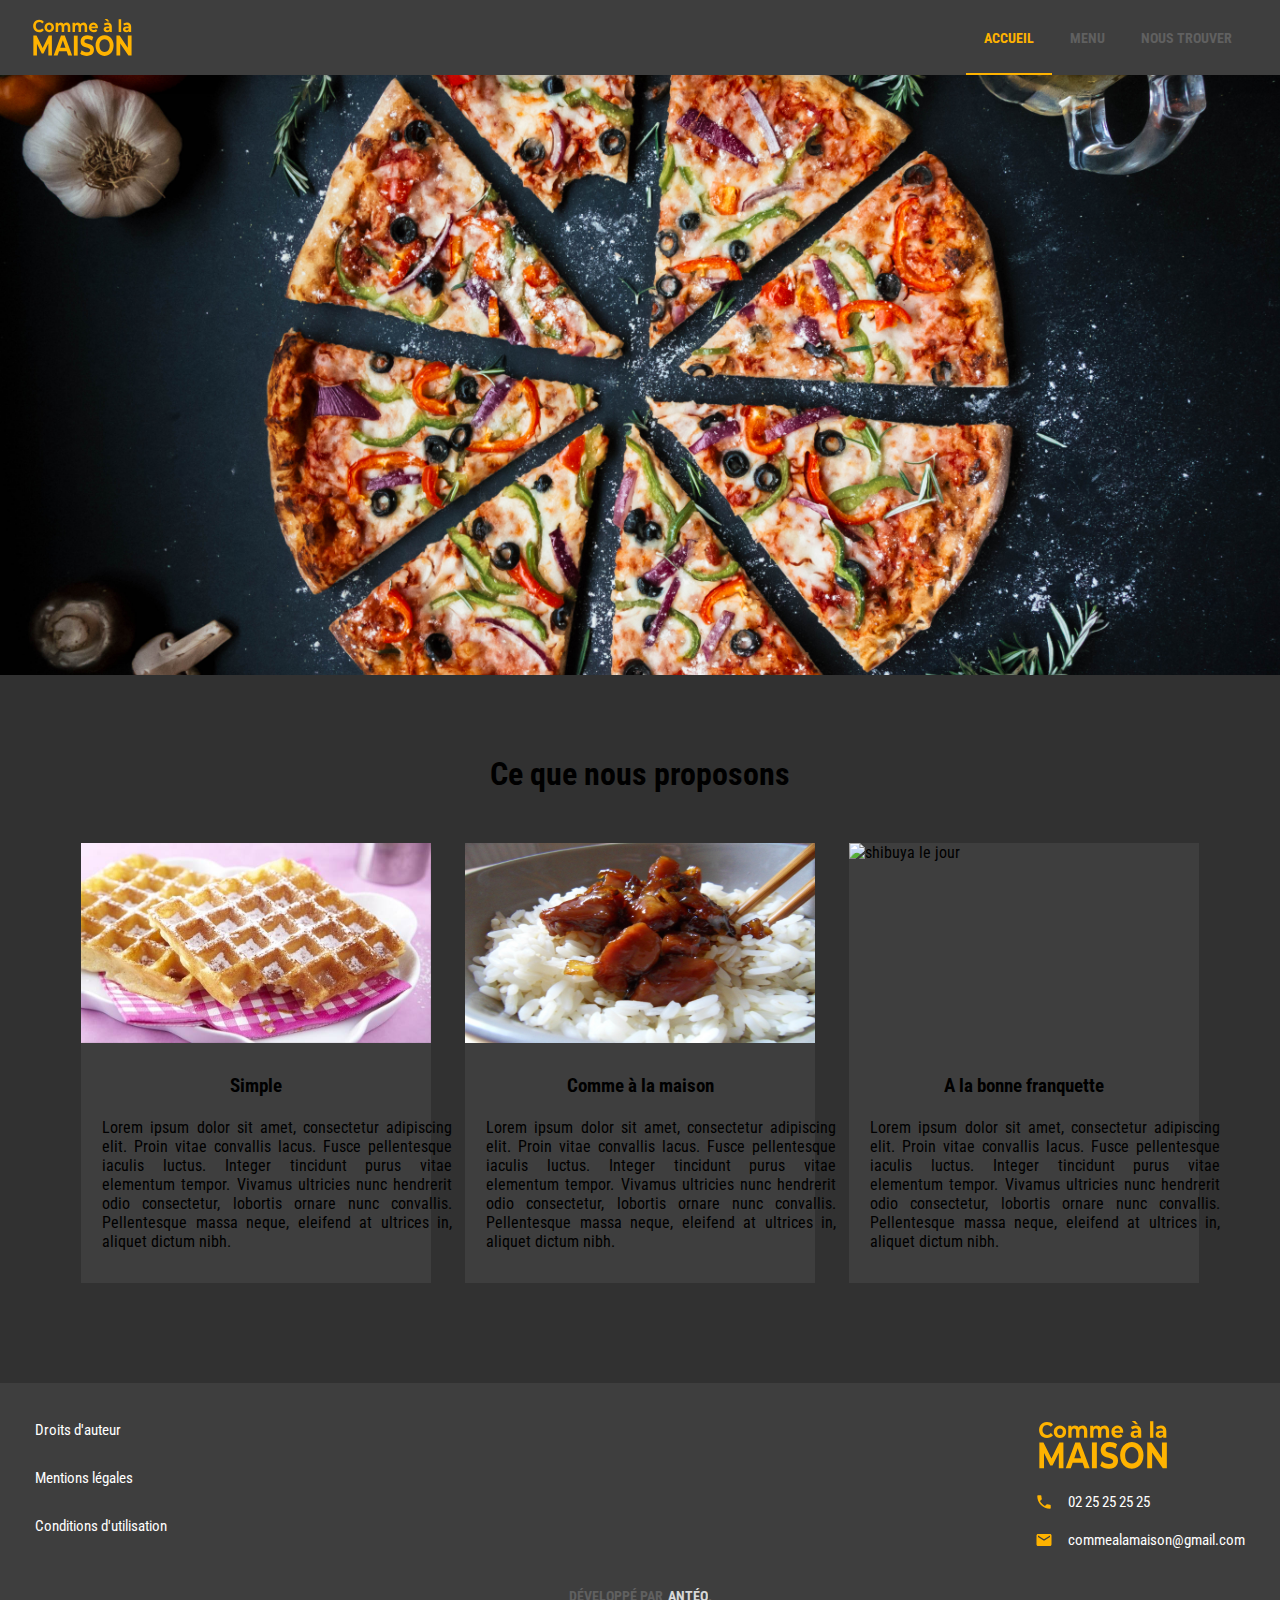
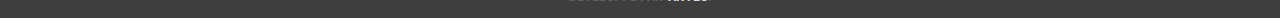
==== commit 9acb5459: "Ajout accueil" ====
--- a/index.html
+++ b/index.html
@@ -9,6 +9,11 @@
 		<link rel="stylesheet" href="styles/noustrouver.css" type="text/css"/>
 
 		<link rel="shortcut icon" href="images/logo/favicon.png">
+
+
+		<script src="https://code.jquery.com/jquery-3.2.1.min.js" integrity="sha256-hwg4gsxgFZhOsEEamdOYGBf13FyQuiTwlAQgxVSNgt4=" crossorigin="anonymous"></script>
+		<script type="text/javascript" src="slick/slick.min.js"></script>
+
 		<meta charset="utf-8"/>
 		<title>Comme à la maison</title>
 	</head>
@@ -47,7 +52,49 @@
 		<section>
 			<!-- Bloc dédié à la page d'accueil -->
 			<article class="shown" id="ongletAccueil">
-				Page accueil
+				<div class="caroussel">
+			        <span><img src="images/accueil/caroussel1.jpg"/></span>
+			        <span><img src="images/accueil/caroussel2.jpg"/></span>
+			        <span><img src="images/accueil/caroussel3.jpg"/></span>
+			    </div>
+			    <script type="text/javascript">
+			        $('.caroussel').slick({
+			            slidesToShow: 1,
+			            slidesToScroll: 1,
+			            autoplay: true,
+			            autoplaySpeed: 2000,
+			            infinite: true,
+			            speed: 500,
+			            fade: true,
+			            prevArrow: false,
+						nextArrow: false,
+			            cssEase: 'linear'
+			        });
+			    </script>
+
+			    <article>
+			        <h1>Ce que nous proposons</h1>
+			        <ul>
+			            <li>
+			                <img src="images/accueil/gaufres.jpg" alt="gaufres" />
+			                <h3> Simple </h3>
+			                <p>Lorem ipsum dolor sit amet, consectetur adipiscing elit. Proin vitae convallis lacus. Fusce pellentesque iaculis luctus. Integer tincidunt purus vitae elementum tempor. Vivamus ultricies nunc hendrerit odio consectetur, lobortis ornare nunc convallis. Pellentesque massa neque, eleifend at ultrices in, aliquet dictum nibh. </p>
+			            </li>
+
+			            <li>
+			                <img src="images/accueil/porc_c.jpg" alt="porc au caramel" />
+			                <h3> Comme à la maison </h3>
+			                <p>Lorem ipsum dolor sit amet, consectetur adipiscing elit. Proin vitae convallis lacus. Fusce pellentesque iaculis luctus. Integer tincidunt purus vitae elementum tempor. Vivamus ultricies nunc hendrerit odio consectetur, lobortis ornare nunc convallis. Pellentesque massa neque, eleifend at ultrices in, aliquet dictum nibh. </p>
+			            </li>
+
+			            <li>
+			                <img src="D:\Cours\Web\webworld\images\shibuya_day.jpg" alt="shibuya le jour" />
+
+			                <h3> A la bonne franquette </h3>
+			                <p>Lorem ipsum dolor sit amet, consectetur adipiscing elit. Proin vitae convallis lacus. Fusce pellentesque iaculis luctus. Integer tincidunt purus vitae elementum tempor. Vivamus ultricies nunc hendrerit odio consectetur, lobortis ornare nunc convallis. Pellentesque massa neque, eleifend at ultrices in, aliquet dictum nibh. </p>
+			            </li>
+			        </ul>
+			    </article>
 			</article>
 			<!-- Bloc dédié à la page du menu -->
 			<article id="ongletMenu">
@@ -69,13 +116,13 @@
 				</div>
 
 				<nav>
-					<ul>
-						<li class="highlight">
+					<ul class="regime">
+						<li data-search="all" class="highlight">
 							<svg viewBox="0 0 380.721 380.721">
 		   						<use xlink:href="#IMG_TRAY"></use>
 		  					</svg>
 							<p>Totalité</p>
-						<li>
+						<li data-search="vegetarien">
 							<svg viewBox="0 0 937.816 937.815">
 		   						<use xlink:href="#IMG_VEGETARIAN"></use>
 		  					</svg>
@@ -114,6 +161,36 @@
 							<button class="popsup">Commander</button>
 						</div>
 					</ol>
+
+					<ol class="plat vegetarien">
+						<li class="platPresentation">
+							<div class="header">
+								<button class="showRecipe topButton">
+									<img src="images/icones/recette.svg"/>
+								</button>
+								<img src="images/plats/bolognaise.jpg" name="Image de plat"/>
+								<h3>Bolognaises vegans</h3>
+							</div>
+							<p>Lorem ipsum tempor officia consectetur minim officia nulla minim dolore in labore ullamco ut consequat eu cillum.</p>
+						</li>
+						<li class="platRecette hide">
+							<button class="closeRecipe topButton">
+								<img src="images/icones/close.svg"/>
+							</button>
+							<h3>Composition</h3>
+							<ol>
+								<li>Salade</li>
+								<li>Racine</li>
+								<li>Radis</li>
+								<li>Herbe</li>
+							</ol>
+						</li>
+						<div class="platActions">
+							<p>2.5</p>
+							<button class="popsup">Commander</button>
+						</div>
+					</ol>
+
 				</ul>
 			</article>
 			<!-- Bloc dédié à trouver l'équipe -->
--- a/styles/accueil.css
+++ b/styles/accueil.css
@@ -0,0 +1,99 @@
+/*********************************************************************\
+	
+	Fichier propre à la partie Accueil.
+
+\*********************************************************************/
+/* Caroussel */
+.caroussel{
+	position: relative;
+	display: block;
+    width: 100%;
+    height: 600px;
+    outline: none;
+    overflow: hidden;
+}
+.caroussel span
+{
+	float: left;
+	position: relative;
+	display: flex;
+	justify-content: center;
+	align-items: center;
+	width: 100%;
+	height: 100%;
+	overflow: hidden;
+}
+.caroussel span:focus
+{
+	outline: none;
+}
+.caroussel span img
+{
+	width: 100%;
+}
+
+/* Corps de page */
+#ongletAccueil article
+{
+    width: 100%;
+    display: block;
+    margin-top: 80px; 
+}
+
+#ongletAccueil h1
+{
+    text-align: center;
+    font-size: xx-large;
+    padding-bottom: 50px;
+}
+
+/* le conteneur des 3 cartes */
+#ongletAccueil ul
+{ 
+    display: flex;
+    flex-flow: row wrap;
+    justify-content: space-around;
+    width: 90%;
+    list-style-type: none;
+    margin: 0 auto 50px;
+}
+
+/* les cartes */
+#ongletAccueil li
+{ 
+    position: relative;
+    width: 350px;
+    height: auto;
+	background-color: #3e3e3e;
+    margin-bottom: 50px;
+}
+
+/* les images de la partie centrale */
+#ongletAccueil li img 
+{
+    display: block;
+    width: 100%;
+    height: 200px; 
+}
+
+/* les titres des images */
+#ongletAccueil h3 
+{ 
+    display: block;
+    text-align: center;
+    padding-top: 31.95px;
+    padding-bottom: 21.30px;
+    padding-left: 21.30px;
+    padding-right: 21.30px;
+}
+
+ /* les "légendes" des images de la partie centrale */
+#ongletAccueil h3+p
+{
+    width: 100%;
+    height: auto ;
+    text-align: justify;
+    padding-bottom: 31.95px;
+    padding-left: 21.30px;
+    padding-right: 21.30px;
+}--- a/styles/menu.css
+++ b/styles/menu.css
@@ -513,7 +513,7 @@
 	bottom: -4px;
 	left: 0;
 	height: 2px;
-	width: 40%;
+	width: 30%;
 	background-color: #FFB300;
 	z-index: 8850;
 }
@@ -562,13 +562,13 @@
 	border: none;
 	font-size: 14px;
 	font-weight: medium;
-	color: #FFB300;
+	color: #fff;
 	text-transform: uppercase;
 	background: transparent;
 }
 #popup form > input::placeholder
 {
-	color: #FFB300;
+	color: #fff;
 }
 #popup button
 {
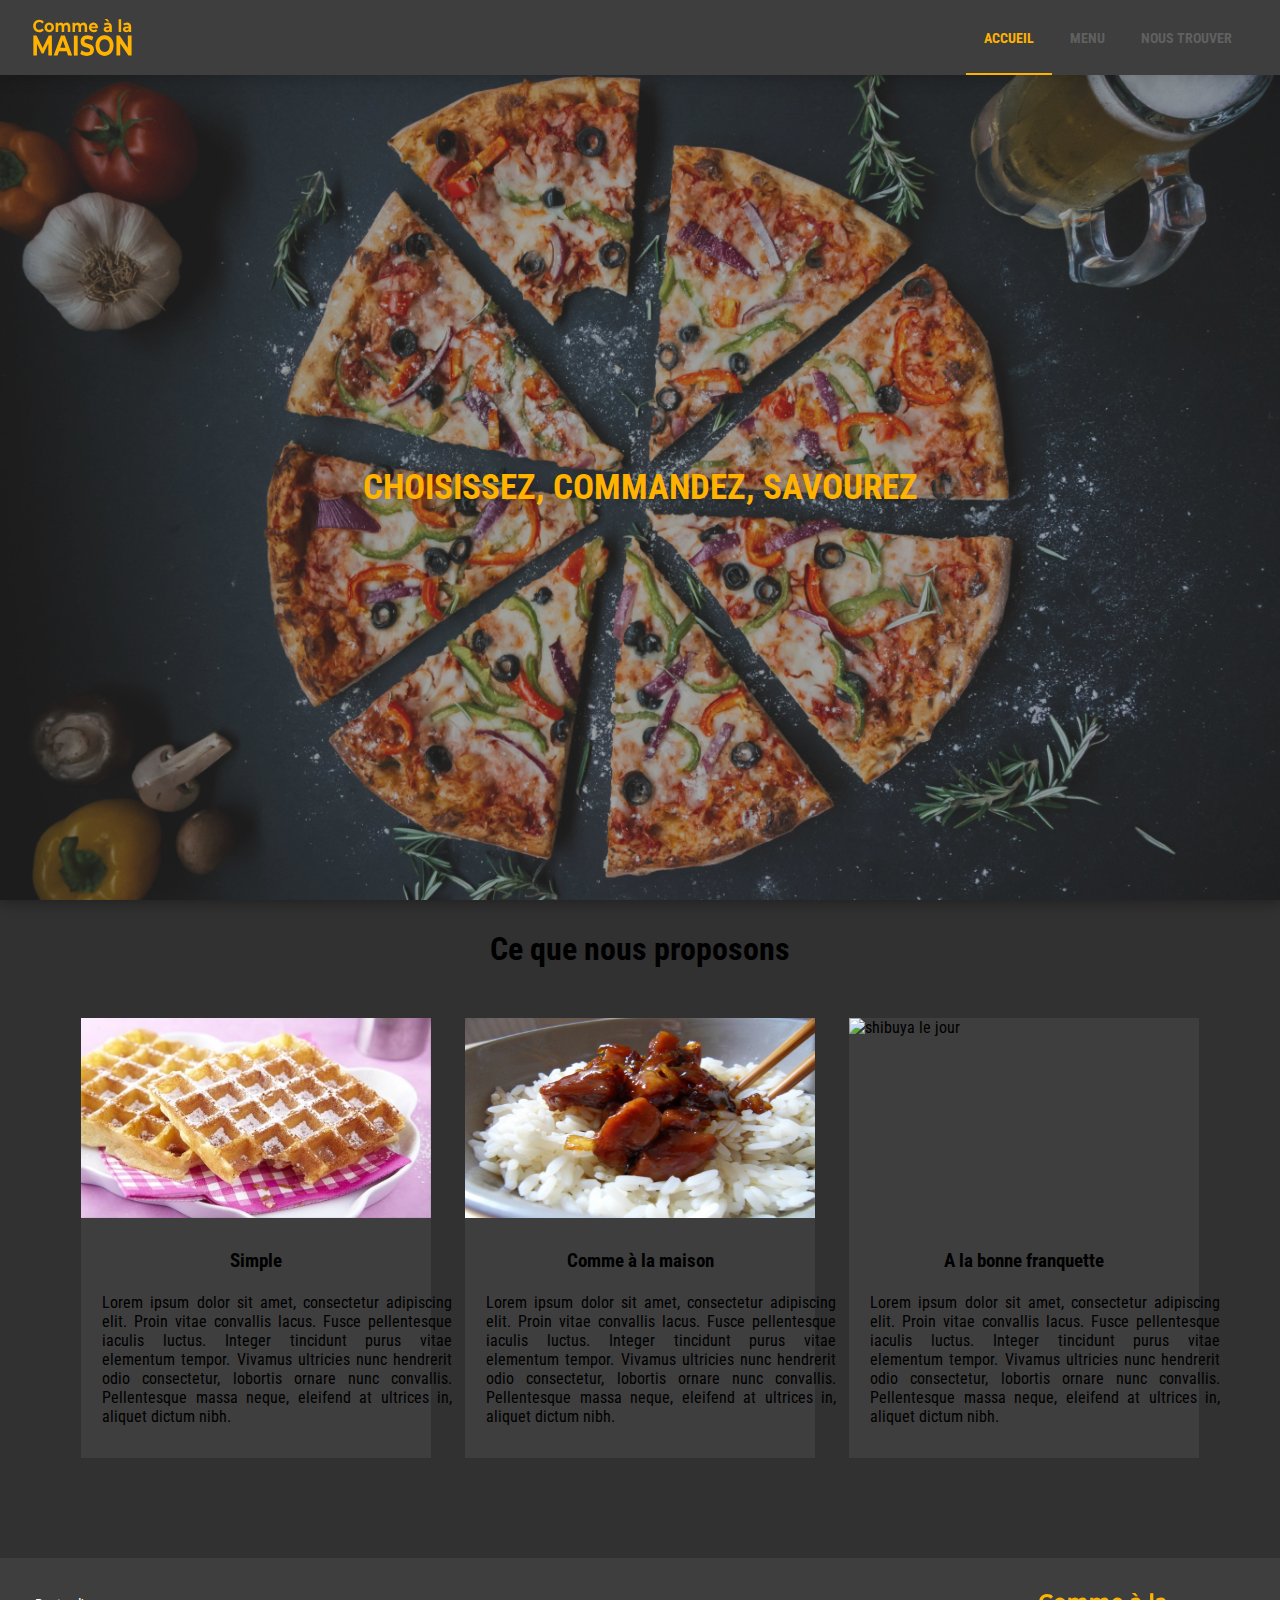
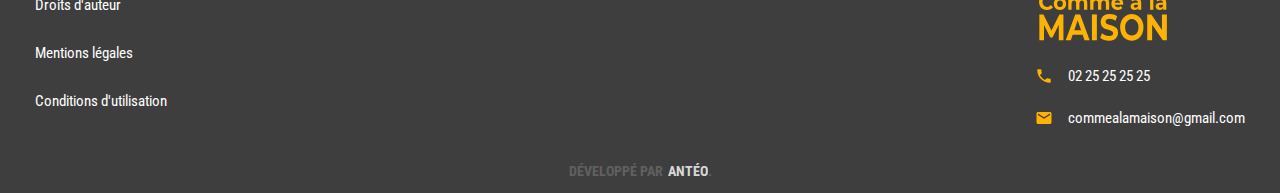
==== commit 0392378c: "Carrousel terminé" ====
--- a/index.html
+++ b/index.html
@@ -52,17 +52,20 @@
 		<section>
 			<!-- Bloc dédié à la page d'accueil -->
 			<article class="shown" id="ongletAccueil">
-				<div class="caroussel">
-			        <span><img src="images/accueil/caroussel1.jpg"/></span>
-			        <span><img src="images/accueil/caroussel2.jpg"/></span>
-			        <span><img src="images/accueil/caroussel3.jpg"/></span>
+				<div class="carrouselConteneur">
+					<h1>Choisissez, commandez, savourez</h1>
+					<div class="caroussel">
+				        <span><img src="images/accueil/caroussel1.jpg"/></span>
+				        <span><img src="images/accueil/caroussel2.jpg"/></span>
+				        <span><img src="images/accueil/caroussel3.jpg"/></span>
+			    	</div>
 			    </div>
 			    <script type="text/javascript">
 			        $('.caroussel').slick({
 			            slidesToShow: 1,
 			            slidesToScroll: 1,
 			            autoplay: true,
-			            autoplaySpeed: 2000,
+			            autoplaySpeed: 3000,
 			            infinite: true,
 			            speed: 500,
 			            fade: true,
--- a/styles/general.css
+++ b/styles/general.css
@@ -26,7 +26,7 @@
 	height: 75px;
 	background-color: #3e3e3e;
 	box-shadow: 0 3px 15px rgba(0, 0, 0, .2);
-	z-index: 50;
+	z-index: 500;
 }
 header img
 {
@@ -44,6 +44,9 @@
 }
 header ul > li
 {
+	-webkit-user-select: none;
+	-moz-user-select: none;
+	-ms-user-select: none;
 	cursor: pointer;
 	position: relative;
 	display: flex;
@@ -164,7 +167,7 @@
 }
 footer ul:last-child li
 {
-	padding: 5px 0;
+	padding: 6px 0;
 }
 footer ul li, footer a
 {
--- a/styles/accueil.css
+++ b/styles/accueil.css
@@ -4,13 +4,42 @@
 
 \*********************************************************************/
 /* Caroussel */
-.caroussel{
+.carrouselConteneur
+{
 	position: relative;
 	display: block;
     width: 100%;
     height: 600px;
-    outline: none;
+    box-shadow: 0 4px 12px rgba(0, 0, 0, .3);
+    margin-bottom: 30px;
+    z-index: 20;
+}
+.carrouselConteneur h1
+{
+	position: absolute;
+	top: 0;
+	left: 0;
+	display: flex;
+	justify-content: center;
+	align-items: center;
+	width: 100%;
+	height: 100%;
+	color: #FFB300;
+	font-weight: bold;
+	font-size: 35px;
+	text-shadow: 0 2px 6px rgba(0, 0, 0, .3);
+	text-transform: uppercase;
+	background-color: rgba(62, 62, 62, .45);
+	z-index: 2000000;
+}
+.caroussel
+{
+	display: block;
+	width: 100%;
+	height: 100%;
+    list-style-type: none;
     overflow: hidden;
+    z-index: 1;
 }
 .caroussel span
 {
@@ -36,11 +65,9 @@
 #ongletAccueil article
 {
     width: 100%;
-    display: block;
-    margin-top: 80px; 
 }
 
-#ongletAccueil h1
+#ongletAccueil article h1
 {
     text-align: center;
     font-size: xx-large;
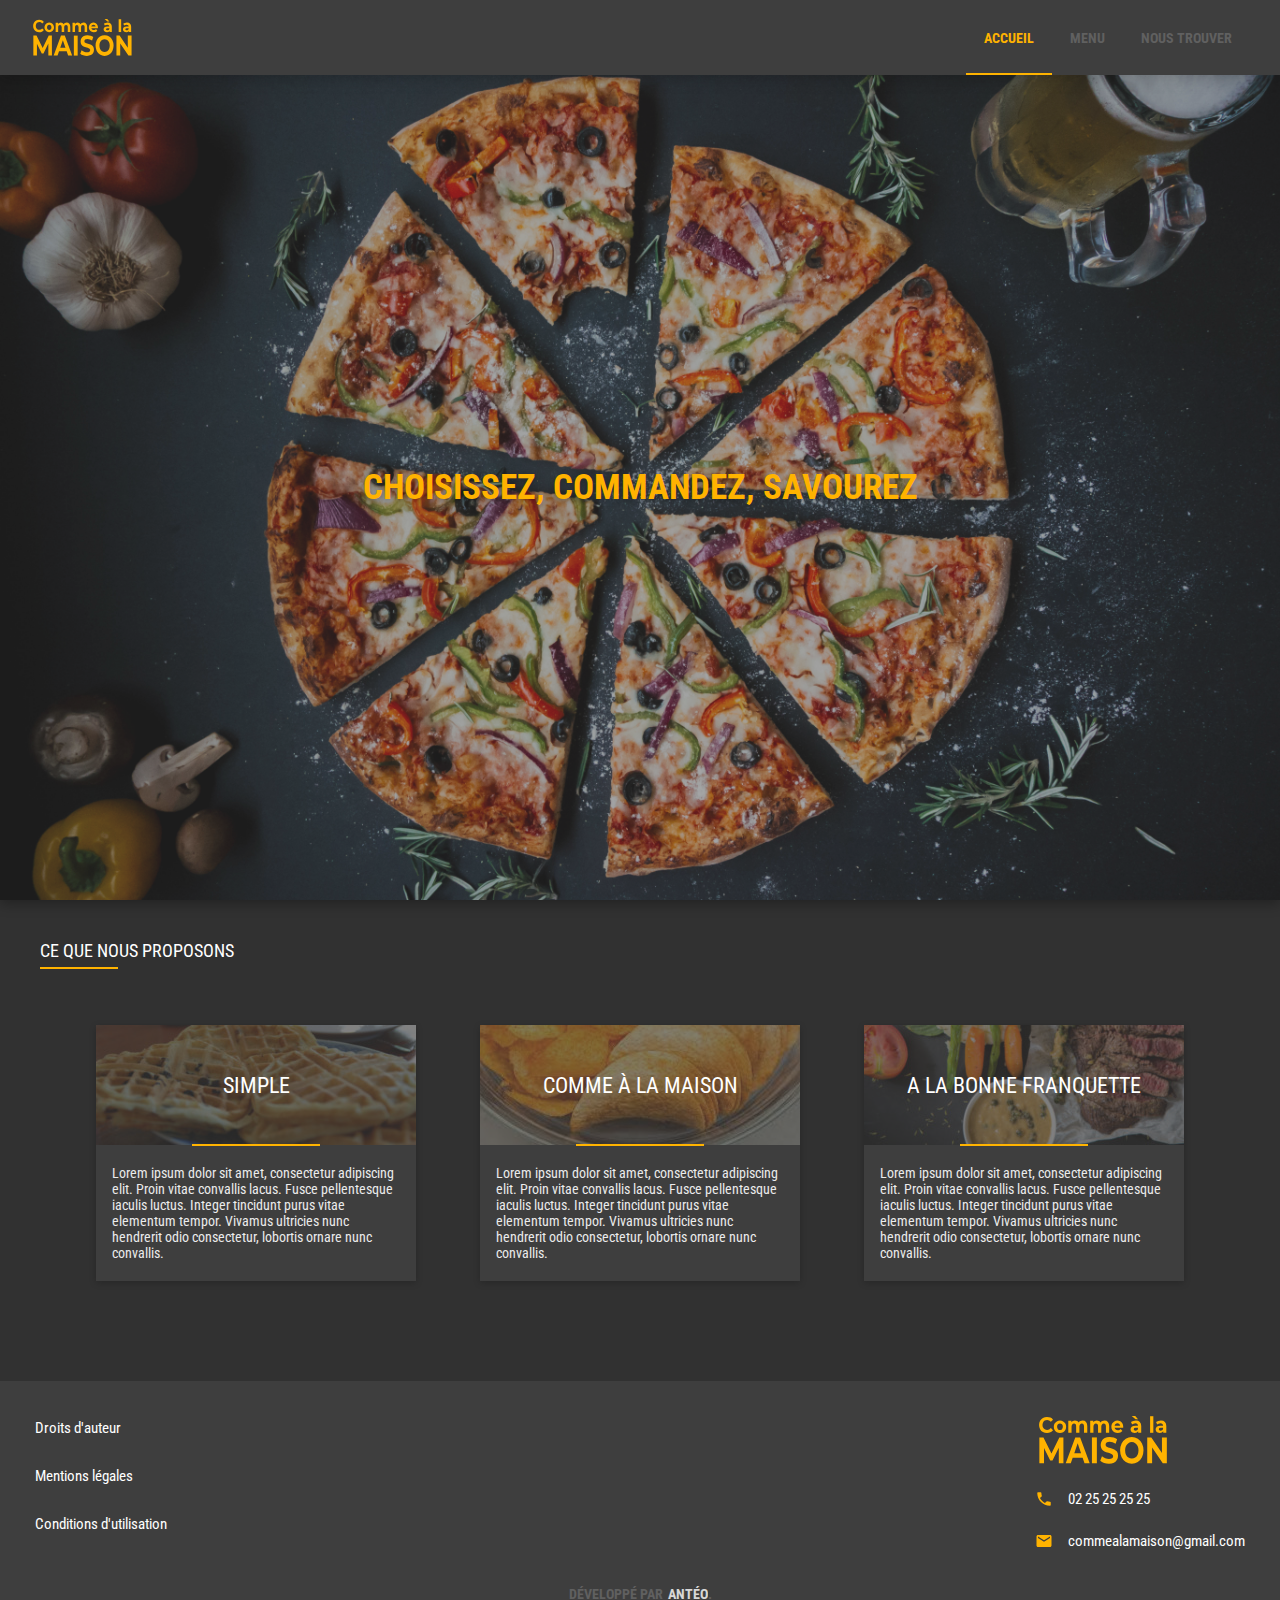
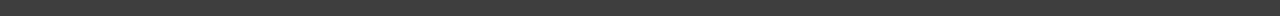
==== commit e1cca6c2: "Ajout carte" ====
--- a/index.html
+++ b/index.html
@@ -13,6 +13,7 @@
 
 		<script src="https://code.jquery.com/jquery-3.2.1.min.js" integrity="sha256-hwg4gsxgFZhOsEEamdOYGBf13FyQuiTwlAQgxVSNgt4=" crossorigin="anonymous"></script>
 		<script type="text/javascript" src="slick/slick.min.js"></script>
+		<script src="https://maps.googleapis.com/maps/api/js?key=AIzaSyAekiCXUGLMd4eHEK2nxmI6mqPovkEmhIw"></script>
 
 		<meta charset="utf-8"/>
 		<title>Comme à la maison</title>
@@ -65,7 +66,7 @@
 			            slidesToShow: 1,
 			            slidesToScroll: 1,
 			            autoplay: true,
-			            autoplaySpeed: 3000,
+			            autoplaySpeed: 5000,
 			            infinite: true,
 			            speed: 500,
 			            fade: true,
@@ -79,22 +80,25 @@
 			        <h1>Ce que nous proposons</h1>
 			        <ul>
 			            <li>
-			                <img src="images/accueil/gaufres.jpg" alt="gaufres" />
-			                <h3> Simple </h3>
-			                <p>Lorem ipsum dolor sit amet, consectetur adipiscing elit. Proin vitae convallis lacus. Fusce pellentesque iaculis luctus. Integer tincidunt purus vitae elementum tempor. Vivamus ultricies nunc hendrerit odio consectetur, lobortis ornare nunc convallis. Pellentesque massa neque, eleifend at ultrices in, aliquet dictum nibh. </p>
+			            	<span>
+			            		<img src="images/accueil/simple.jpg" alt="Gaufres"/>
+			               		<h3>Simple</h3>
+			            	</span>
+			                <p>Lorem ipsum dolor sit amet, consectetur adipiscing elit. Proin vitae convallis lacus. Fusce pellentesque iaculis luctus. Integer tincidunt purus vitae elementum tempor. Vivamus ultricies nunc hendrerit odio consectetur, lobortis ornare nunc convallis.</p>
 			            </li>
-
 			            <li>
-			                <img src="images/accueil/porc_c.jpg" alt="porc au caramel" />
-			                <h3> Comme à la maison </h3>
-			                <p>Lorem ipsum dolor sit amet, consectetur adipiscing elit. Proin vitae convallis lacus. Fusce pellentesque iaculis luctus. Integer tincidunt purus vitae elementum tempor. Vivamus ultricies nunc hendrerit odio consectetur, lobortis ornare nunc convallis. Pellentesque massa neque, eleifend at ultrices in, aliquet dictum nibh. </p>
+			            	<span>
+			               		<img src="images/accueil/comme_a_la_maison.jpg" alt="Chips"/>
+			                	<h3>Comme à la maison</h3>
+			                </span>
+			                <p>Lorem ipsum dolor sit amet, consectetur adipiscing elit. Proin vitae convallis lacus. Fusce pellentesque iaculis luctus. Integer tincidunt purus vitae elementum tempor. Vivamus ultricies nunc hendrerit odio consectetur, lobortis ornare nunc convallis.</p>
 			            </li>
-
 			            <li>
-			                <img src="D:\Cours\Web\webworld\images\shibuya_day.jpg" alt="shibuya le jour" />
-
-			                <h3> A la bonne franquette </h3>
-			                <p>Lorem ipsum dolor sit amet, consectetur adipiscing elit. Proin vitae convallis lacus. Fusce pellentesque iaculis luctus. Integer tincidunt purus vitae elementum tempor. Vivamus ultricies nunc hendrerit odio consectetur, lobortis ornare nunc convallis. Pellentesque massa neque, eleifend at ultrices in, aliquet dictum nibh. </p>
+			            	<span>
+			                	<img src="images/accueil/bonne_franquette.jpg" alt="Viande"/>
+			               		<h3>A la bonne franquette</h3>
+			               	</span>
+			                <p>Lorem ipsum dolor sit amet, consectetur adipiscing elit. Proin vitae convallis lacus. Fusce pellentesque iaculis luctus. Integer tincidunt purus vitae elementum tempor. Vivamus ultricies nunc hendrerit odio consectetur, lobortis ornare nunc convallis. </p>
 			            </li>
 			        </ul>
 			    </article>
@@ -198,7 +202,26 @@
 			</article>
 			<!-- Bloc dédié à trouver l'équipe -->
 			<article id="ongletNousTrouver">
-				Page nous trouver
+				<div class="content">
+			        <ul id="joursSemaine">
+			            <li class="highlight">Lundi</li>
+			            <li>Mardi</li>
+			            <li>Mercredi</li>
+			            <li>Jeudi</li>
+			            <li>Vendredi</li>
+			            <li>Samedi</li>
+			        </ul>
+			        <div class="allMap">
+			           <div class="slider">
+			            <div data-latitude="48.046807" data-longitude="-1.740896" class="map"></div>
+			            <div data-latitude="48.085075" data-longitude="-1.691362" class="map"></div>
+			            <div data-latitude="48.121466" data-longitude="-1.704052" class="map"></div>
+			            <div data-latitude="48.115891" data-longitude="-1.637143" class="map"></div>
+			            <div data-latitude="48.125957" data-longitude="-1.623550" class="map"></div>
+			            <div data-latitude="48.125924" data-longitude="-1.650284" class="map"></div>
+			            </div>
+			        </div>
+			    </div>
 			</article>
 		</section>
 		<footer>
@@ -229,5 +252,6 @@
 
 	<!-- JS files -->
 	<script type="text/javascript" src="scripts/main.js"></script>
+	<script type="text/javascript" src="scripts/noustrouver.js"></script>
 
 </html>--- a/styles/accueil.css
+++ b/styles/accueil.css
@@ -11,7 +11,6 @@
     width: 100%;
     height: 600px;
     box-shadow: 0 4px 12px rgba(0, 0, 0, .3);
-    margin-bottom: 30px;
     z-index: 20;
 }
 .carrouselConteneur h1
@@ -69,9 +68,27 @@
 
 #ongletAccueil article h1
 {
-    text-align: center;
-    font-size: xx-large;
-    padding-bottom: 50px;
+    position: relative;
+    display: inline-block;
+    margin-top: 40px;
+    margin-left: 40px;
+    padding-bottom: 4px;
+    margin-bottom: 10px;
+    color: #fff;
+    text-transform: uppercase;
+    font-weight: normal;
+    font-size: 18px;
+}
+#ongletAccueil article h1::before
+{
+	content: '';
+	position: absolute;
+	bottom: -4px;
+	left: 0;
+	height: 2px;
+	width: 40%;
+	background-color: #FFB300;
+	z-index: 8850;
 }
 
 /* le conteneur des 3 cartes */
@@ -82,45 +99,88 @@
     justify-content: space-around;
     width: 90%;
     list-style-type: none;
-    margin: 0 auto 50px;
+    margin: 50px auto 50px;
 }
 
 /* les cartes */
 #ongletAccueil li
 { 
     position: relative;
-    width: 350px;
+    width: 320px;
     height: auto;
 	background-color: #3e3e3e;
     margin-bottom: 50px;
+	box-shadow: 0 2px 7px rgba(0, 0, 0, .2);
+}
+
+/* Partie image et titre. */
+#ongletAccueil li span
+{
+	position: relative;
+	display: flex;
+	width: 100%;
+	height: 120px;
+}
+#ongletAccueil li span::after
+{
+	content: '';
+	position: absolute;
+	bottom: -1px;
+	left: 30%;
+	width: 40%;
+	height: 2px;
+	background-color: #FFB300;
+	z-index: 2000000;
 }
 
 /* les images de la partie centrale */
-#ongletAccueil li img 
+#ongletAccueil li span img 
 {
+	position: absolute;
+	top: 0;
+	left: 0;
     display: block;
     width: 100%;
-    height: 200px; 
+	z-index: 16;
 }
 
 /* les titres des images */
-#ongletAccueil h3 
+#ongletAccueil span h3 
 { 
-    display: block;
-    text-align: center;
-    padding-top: 31.95px;
-    padding-bottom: 21.30px;
-    padding-left: 21.30px;
-    padding-right: 21.30px;
+    display: flex;
+    justify-content: center;
+    align-items: center;
+    width: 100%;
+    height: 100%;
+    color: #fff;
+    font-size: 22px;
+    text-transform: uppercase;
+    font-weight: normal;
+    z-index: 20;
+}
+
+/* Calque grisé */
+#ongletAccueil span h3::before
+{
+	content: '';
+	position: absolute;
+	top: 0;
+	left: 0;
+	width: 100%;
+	height: 100%;
+	background-color: #3e3e3e;
+	opacity: .65;
+	z-index: -1;
 }
 
  /* les "légendes" des images de la partie centrale */
-#ongletAccueil h3+p
+#ongletAccueil  li p
 {
-    width: 100%;
-    height: auto ;
-    text-align: justify;
-    padding-bottom: 31.95px;
-    padding-left: 21.30px;
-    padding-right: 21.30px;
+    width: 90%;
+    margin: 20px auto;
+    height: auto;
+    font-size: 14px;
+    font-weight: normal;
+	color: #fff;
+	opacity: .9;
 }--- a/styles/noustrouver.css
+++ b/styles/noustrouver.css
@@ -0,0 +1,91 @@
+/*********************************************************************\
+
+	Fichier propre à la partie Nous trouver.
+
+\*********************************************************************/
+#ongletNousTrouver .content {
+    position: relative;
+    display: flex;
+    flex-flow: column wrap;
+    justify-content: center;
+    align-items: center;
+    width: 600px;
+    height: auto;
+    margin: 40px auto;
+    margin-bottom: 85px;
+    background-color: #3e3e3e;
+    box-shadow: 0 3px 5px rgba(0, 0, 0, .3);
+    overflow: hidden;
+	animation: getUp .24s ease-out forwards;
+}
+
+#ongletNousTrouver ul {
+    display: flex;
+    width: 100%;
+    height: 50px;
+}
+
+#ongletNousTrouver #joursSemaine li
+{
+	-webkit-user-select: none;
+	-moz-user-select: none;
+	-ms-user-select: none;
+	cursor: pointer;
+	position: relative;
+    display: flex;
+    justify-content: center;
+    align-items: center;
+    flex-grow: 1;
+    height: 100%;
+    text-transform: uppercase;
+    font-size: 14px;
+    font-weight: bold;
+    color: #fff;
+    transition: background .2s linear 0s;
+}
+
+#ongletNousTrouver #joursSemaine li.highlight
+{
+    color: #FFB300;
+}
+#ongletNousTrouver #joursSemaine li:active
+{
+	background: rgba(255, 179 ,0 , .2);
+}
+#ongletNousTrouver #joursSemaine li.highlight::before
+{
+	content: '';
+	position: absolute;
+	left: 0;
+	bottom: 0;
+	width: 100%;
+	height: 2px;
+	background-color: #FFB300;
+	animation: unfold .2s linear forwards 0s;
+}
+
+/* Les cartes */
+#ongletNousTrouver .allMap {
+    position: relative;
+    display: block;
+    height: 400px;
+    width: 100%;
+    overflow: hidden;
+}
+
+#ongletNousTrouver .slider {
+    display: block;
+    height: 100%;
+    width: 3600px;
+    /* Modifié en JS */
+    transform: translateX(0px);
+}
+
+#ongletNousTrouver .map {
+	cursor: default;
+    float: left;
+    display: flex;
+    width: 600px;
+    height: 100%;
+    background-color: #000;
+}